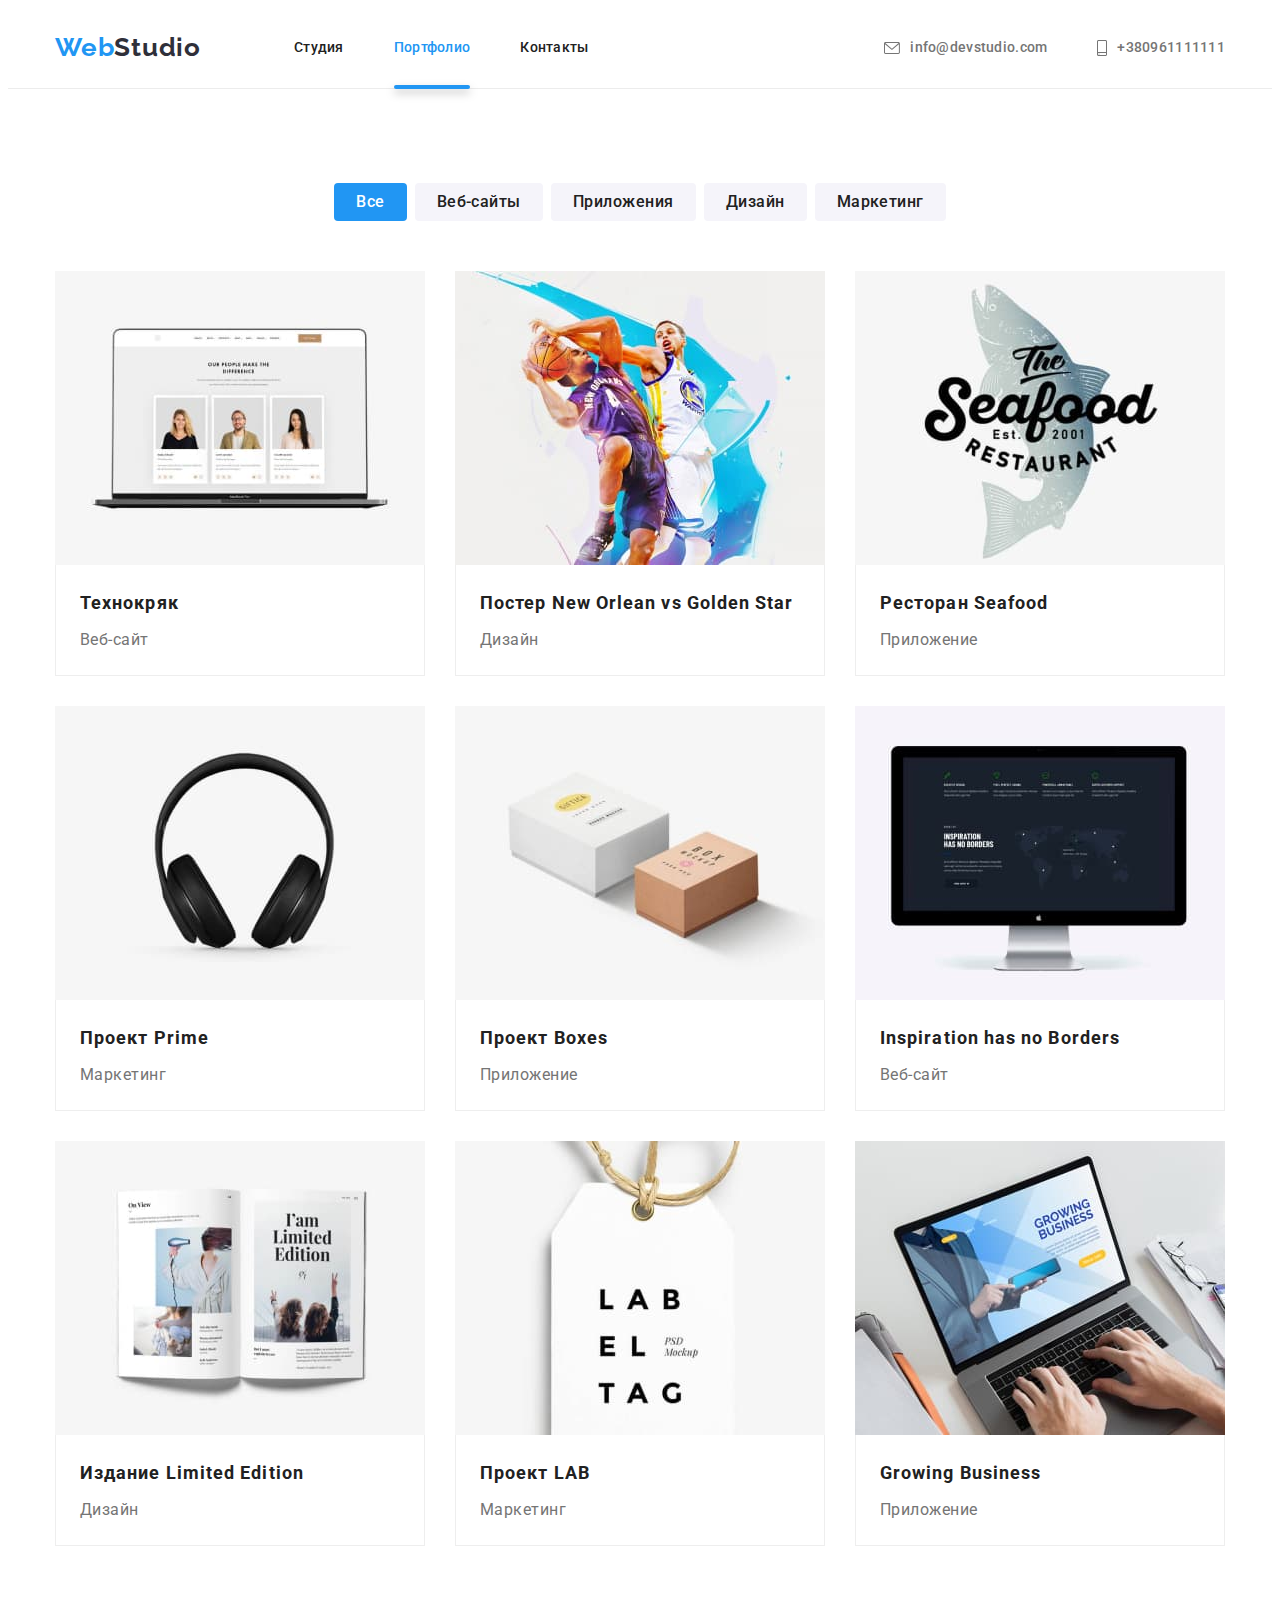
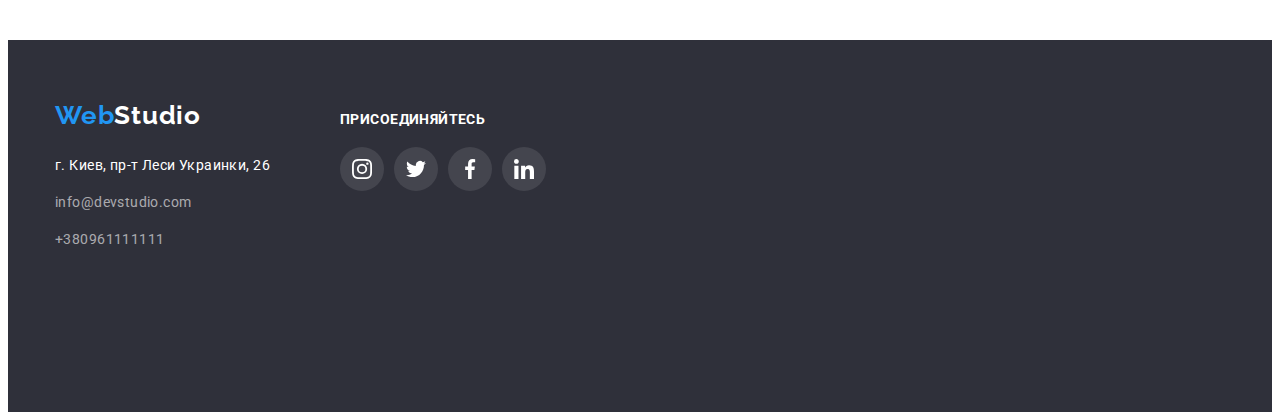
==== portfolio.html @ 20e9f48d "add index.html and portfolio.html" ====
<!DOCTYPE html>
<html lang="ru">
  <head>
    <meta charset="UTF-8" />
    <meta http-equiv="X-UA-Compatible" content="IE=edge" />
    <meta name="viewport" content="width=device-width, initial-scale=1.0" />
    <link
      rel="stylesheet"
      href="https://cdnjs.cloudflare.com/ajax/libs/modern-normalize/1.1.0/modern-normalize.min.css"
      integrity="sha512-wpPYUAdjBVSE4KJnH1VR1HeZfpl1ub8YT/NKx4PuQ5NmX2tKuGu6U/JRp5y+Y8XG2tV+wKQpNHVUX03MfMFn9Q=="
      crossorigin="anonymous"
      referrerpolicy="no-referrer"
    />
    <link
      href="https://fonts.googleapis.com/css2?family=Raleway:wght@700&family=Roboto:wght@400;500;700;900&display=swap"
      rel="stylesheet"
    />
    <title>Document</title>
    <link rel="stylesheet" href="./css/styles.css" />
  </head>
  <body>
    <header class="page-header">
      <div class="container main-nav">
        <a href="" lang="en" class="logo-nav link"
          >Web<span class="text-decor" lang="en">Studio</span></a
        >
        <nav class="site-nav">
          <ul class="list-nav link">
            <li class="item-nav">
              <a href="./index.html" class="link-nav link">Студия</a>
            </li>
            <li class="item-nav">
              <a href="./portfolio.html" class="link-nav link current"
                >Портфолио</a
              >
            </li>
            <li class="item-nav">
              <a href="" class="link-nav link">Контакты</a>
            </li>
          </ul>
        </nav>

        <ul class="contacts link">
          <li class="contacts-item">
            <a href="" class="contacts-link link">
              <svg class="contacts-pic" width="16" height="12">
                <use href="./images/icons.svg#icon-envelope"></use>
              </svg>
              info@devstudio.com</a
            >
          </li>
          <li class="contacts-item">
            <a href="" class="contacts-link link">
              <svg class="contacts-pic" width="10" height="16">
                <use href="./images/icons.svg#icon-smartphone"></use>
              </svg>
              +380961111111</a
            >
          </li>
        </ul>
      </div>
    </header>
    <main class="portfolio-examples">
      <section class="portfolio-page">
        <div class="container">
          <h1 class="portfolio-title visually-hidden">Портфолио</h1>
          <ul class="portfolio-list link">
            <li class="portfolio-item">
              <button type="button" class="portfolio-btn current-all">
                Все
              </button>
            </li>
            <li class="portfolio-item">
              <button type="button" class="portfolio-btn">Веб-сайты</button>
            </li>
            <li class="portfolio-item">
              <button type="button" class="portfolio-btn">Приложения</button>
            </li>
            <li class="portfolio-item">
              <button type="button" class="portfolio-btn">Дизайн</button>
            </li>
            <li class="portfolio-item">
              <button type="button" class="portfolio-btn">Маркетинг</button>
            </li>
          </ul>
          <ul class="examples link">
            <li class="examples-item">
              <a href="" class="examples-link">
                <div class="examples-pictures">
                  <img
                    src="./images/technokrjak.jpg"
                    alt="Технокряк"
                    width="370"
                    height="294"
                  />
                  <p class="examples-text">
                    Ресурс предлагает комплексные предложения с разным уровнем
                    функционала и сервисов. Все это позволит посетителю получить
                    исчерпывающие сведения о компании или частном лице.
                  </p>
                </div>
                <div class="examples-box">
                  <h2 class="examples-title">Технокряк</h2>
                  <p class="examles-describe">Веб-сайт</p>
                </div>
              </a>
            </li>
            <li class="examples-item">
              <a href="" class="examples-link">
                <div class="examples-pictures">
                  <img
                    src="./images/new-orlean.jpg"
                    alt="Постер Новый Орлеан"
                    width="370"
                    height="294"
                  />
                  <p class="examples-text">
                    Ресурс предлагает комплексные предложения с разным уровнем
                    функционала и сервисов. Все это позволит посетителю получить
                    исчерпывающие сведения о компании или частном лице.
                  </p>
                </div>
                <div class="examples-box">
                  <h2 class="examples-title">
                    Постер <span lang="en">New Orlean vs Golden Star</span>
                  </h2>
                  <p class="examles-describe">Дизайн</p>
                </div>
              </a>
            </li>
            <li class="examples-item">
              <a href="" class="examples-link">
                <div class="examples-pictures">
                  <img
                    src="./images/seafood.jpg"
                    alt="Ресторан морской еды"
                    width="370"
                    height="294"
                  />
                  <p class="examples-text">
                    Ресурс предлагает комплексные предложения с разным уровнем
                    функционала и сервисов. Все это позволит посетителю получить
                    исчерпывающие сведения о компании или частном лице.
                  </p>
                </div>
                <div class="examples-box">
                  <h2 class="examples-title">
                    Ресторан <span lang="en">Seafood</span>
                  </h2>
                  <p class="examles-describe">Приложение</p>
                </div>
              </a>
            </li>
            <li class="examples-item">
              <a href="" class="examples-link">
                <div class="examples-pictures">
                  <img
                    src="./images/prime.jpg"
                    alt="Основной проэкт"
                    width="370"
                    height="294"
                  />
                  <p class="examples-text">
                    Ресурс предлагает комплексные предложения с разным уровнем
                    функционала и сервисов. Все это позволит посетителю получить
                    исчерпывающие сведения о компании или частном лице.
                  </p>
                </div>
                <div class="examples-box">
                  <h2 class="examples-title">
                    Проект <span lang="en">Prime</span>
                  </h2>
                  <p class="examles-describe">Маркетинг</p>
                </div>
              </a>
            </li>
            <li class="examples-item">
              <a href="" class="examples-link">
                <div class="examples-pictures">
                  <img
                    src="./images/boxes.jpg"
                    alt="Проэкт коробки"
                    width="370"
                    height="294"
                  />
                  <p class="examples-text">
                    Ресурс предлагает комплексные предложения с разным уровнем
                    функционала и сервисов. Все это позволит посетителю получить
                    исчерпывающие сведения о компании или частном лице.
                  </p>
                </div>
                <div class="examples-box">
                  <h2 class="examples-title">
                    Проект <span lang="en">Boxes</span>
                  </h2>
                  <p class="examles-describe">Приложение</p>
                </div>
              </a>
            </li>
            <li class="examples-item">
              <a href="" class="examples-link">
                <div class="examples-pictures">
                  <img
                    src="./images/inspiration.jpg"
                    alt="Вдохновение не имеет границ"
                    width="370"
                    height="294"
                  />
                  <p class="examples-text">
                    Ресурс предлагает комплексные предложения с разным уровнем
                    функционала и сервисов. Все это позволит посетителю получить
                    исчерпывающие сведения о компании или частном лице.
                  </p>
                </div>
                <div class="examples-box">
                  <h2 class="examples-title" lang="en">
                    Inspiration has no Borders
                  </h2>
                  <p class="examles-describe">Веб-сайт</p>
                </div>
              </a>
            </li>
            <li class="examples-item">
              <a href="" class="examples-link">
                <div class="examples-pictures">
                  <img
                    src="./images/jurnal.jpg"
                    alt="Лимитированное издание"
                    width="370"
                    height="294"
                  />
                  <p class="examples-text">
                    Ресурс предлагает комплексные предложения с разным уровнем
                    функционала и сервисов. Все это позволит посетителю получить
                    исчерпывающие сведения о компании или частном лице.
                  </p>
                </div>
                <div class="examples-box">
                  <h2 class="examples-title">
                    Издание <span lang="en">Limited Edition</span>
                  </h2>
                  <p class="examles-describe">Дизайн</p>
                </div>
              </a>
            </li>
            <li class="examples-item">
              <a href="" class="examples-link">
                <div class="examples-pictures">
                  <img
                    src="./images/lab.jpg"
                    alt="Проект лаборатория"
                    width="370"
                    height="294"
                  />
                  <p class="examples-text">
                    Ресурс предлагает комплексные предложения с разным уровнем
                    функционала и сервисов. Все это позволит посетителю получить
                    исчерпывающие сведения о компании или частном лице.
                  </p>
                </div>
                <div class="examples-box">
                  <h2 class="examples-title">
                    Проект <span lang="en">LAB</span>
                  </h2>
                  <p class="examles-describe">Маркетинг</p>
                </div>
              </a>
            </li>
            <li class="examples-item">
              <a href="" class="examples-link">
                <div class="examples-pictures">
                  <img
                    src="./images/bussines.jpg"
                    alt="Улучшение бизнеса"
                    width="370"
                    height="294"
                  />
                  <p class="examples-text">
                    Ресурс предлагает комплексные предложения с разным уровнем
                    функционала и сервисов. Все это позволит посетителю получить
                    исчерпывающие сведения о компании или частном лице.
                  </p>
                </div>
                <div class="examples-box">
                  <h2 class="examples-title" lang="en">Growing Business</h2>
                  <p class="examles-describe">Приложение</p>
                </div>
              </a>
            </li>
          </ul>
        </div>
      </section>
    </main>
    <footer class="adress">
      <div class="container">
        <div class="footer-container">
          <div class="footer-adress all-footer">
            <a href="" class="adress-logo link" lang="en"
              >Web<span class="adress-logo-decor">Studio</span></a
            >
            <address>
              <ul class="adress-list link">
                <li class="adress-details">
                  <a href="" class="adress-street link"
                    >г. Киев, пр-т Леси Украинки, 26</a
                  >
                </li>
                <li class="adress-details">
                  <a href="" class="adress-mail link">info@devstudio.com</a>
                </li>
                <li class="adress-details">
                  <a href="" class="adress-phone link">+380961111111</a>
                </li>
              </ul>
            </address>
          </div>
          <div class="footer-join all-footer">
            <strong class="join-text">присоединяйтесь</strong>
            <ul class="join-list link">
              <li class="join-item">
                <a href="" class="join-link">
                  <svg class="join-svg" width="20" height="20">
                    <use href="./images/icons.svg#icon-instagram"></use>
                  </svg>
                </a>
              </li>
              <li class="join-item">
                <a href="" class="join-link">
                  <svg class="join-svg" width="20" height="20">
                    <use href="./images/icons.svg#icon-twitter"></use>
                  </svg>
                </a>
              </li>
              <li class="join-item">
                <a href="" class="join-link">
                  <svg class="join-svg" width="20" height="20">
                    <use href="./images/icons.svg#icon-facebook"></use>
                  </svg>
                </a>
              </li>
              <li class="join-item">
                <a href="" class="join-link">
                  <svg class="join-svg" width="20" height="20">
                    <use href="./images/icons.svg#icon-linkedin"></use>
                  </svg>
                </a>
              </li>
            </ul>
          </div>
        </div>
      </div>
    </footer>
  </body>
</html>
---- css/styles.css ----
p,
h1,
h2,
h3,
h4,
h5,
h6 {
  margin: 0;
}
ul {
  margin: 0;
  padding-left: 0;
}
:root {
  --header-color: #212121;
  --header-text-color: #2f303a;
  --main-color: #2196f3;
  --main-bgd-color: #ffffff;
  --main-team-color: #f5f4fa;
  --contacts-color: #757575;
}
.container {
  width: 1200px;
  margin: 0 auto;
  padding-right: 15px;
  padding-left: 15px;
  outline: 1px solid transparent;
  box-sizing: border-box;
}
.section {
  width: 1600px;
  padding-top: 94px;
  padding-bottom: 94px;
}
body {
  font-family: "Roboto", sans-serif;
  color: var(--header-color);
  background-color: var(--main-bgd-color);
}
.link {
  list-style: none;
  text-decoration: none;
}
/* ------------Header--------------------- */
.page-header {
  font-weight: 500;
  font-size: 14px;
  line-height: 1.14;
  letter-spacing: 0.02em;
}
.main-nav {
  display: flex;
  align-items: center;
}
.logo-nav {
  font-family: "Raleway", sans-serif;
  font-weight: 700;
  font-size: 26px;
  line-height: 1.2;
  letter-spacing: 0.03em;
  color: var(--main-color);

  padding-top: 24px;
  padding-bottom: 25px;
  align-items: center;
  display: block;
  margin-right: 93px;
  transition-property: text-decoration-color, border, border-width;
  transition-duration: 250ms;
  transition-timing-function: cubic-bezier(0.4, 0, 0.2, 1);
}
.site-nav .contacts {
  display: flex;
  align-items: center;
}
.link-nav {
  padding-top: 32px;
  padding-bottom: 32px;
}
.list-nav {
  display: flex;
  align-items: center;
}
.logo-nav:hover,
.logo-nav:focus {
  text-decoration-color: var(--main-color);
  border: 1px solid #ececec;
  border-width: 100%;
}
.link.current {
  color: var(--main-color);
}
.item-nav {
  position: relative;
  z-index: 1;
}
.current::after {
  content: "";
  display: block;
  width: 100%;
  height: 4px;
  background: #2196f3;
  border-radius: 2px;
  position: absolute;
  filter: drop-shadow(0px 4px 4px rgba(0, 0, 0, 0.25));
  bottom: -1px;
}
.text-decor {
  font-family: "Raleway", sans-serif;
  font-style: normal;
  font-weight: 700;
  font-size: 26px;
  line-height: 1.19;
  letter-spacing: 0.03em;
  color: var(--header-text-color);
}
.link-nav {
  font-weight: 500;
  font-size: 14px;
  line-height: 1.14;
  letter-spacing: 0.02em;
  color: var(--header-color);
  transition-property: color;
  transition-duration: 250ms;
  transition-timing-function: cubic-bezier(0.4, 0, 0.2, 1);
  display: block;
}
.link-nav:hover,
.link-nav:focus,
.contacts-link:hover,
.contacts-link:focus {
  color: var(--main-color);
  text-decoration-color: var(--main-color);
}
.item-nav + .item-nav {
  margin-left: 50px;
}
.contacts {
  display: flex;
  margin-left: auto;
}
.contacts .contacts-item + .contacts-item {
  margin-left: 50px;
}
.contacts-link {
  font-weight: 500;
  font-size: 14px;
  line-height: 1.14;
  letter-spacing: 0.02em;
  color: var(--contacts-color);
  padding-top: 32px;
  padding-bottom: 32px;

  display: flex;
  align-items: center;
  justify-content: center;
  transition-property: color, text-decoration-color;
  transition-duration: 250ms;
  transition-timing-function: cubic-bezier(0.4, 0, 0.2, 1);
}
.contacts-pic {
  fill: currentColor;
  margin-right: 10px;
}
/*ul.contacts.link {
  color: #212121;
}*/
/* ------------------ MAIN---------------*/
/*---------Section decision-------------*/
.decision {
  text-align: center;
  height: 600px;
  padding: 200px 0;
  background-repeat: no-repeat;
  background-position: 50% 50%;
  background-size: cover;
  max-width: 1600px;
  background-image: linear-gradient(
      to right,
      rgba(47, 48, 58, 0.4),
      rgba(47, 48, 58, 0.4)
    ),
    url(../images/hero.jpg);
  margin: 0 auto;
  background-color: #c4c4c4;
}
/*  background: var(--header-text-color);*/
.decision-title {
  margin: 0 auto;
  font-weight: 900;
  font-size: 44px;
  line-height: 1.36;
  text-align: center;
  letter-spacing: 0.06em;
  text-transform: uppercase;
  color: var(--main-bgd-color);
  max-width: 696px;
  outline: 1px solid transparent;
}
/*.decision-title:hover {
  color: var(--main-color);
}*/
.decision-btn {
  font-family: inherit;
  font-weight: 700;
  font-size: 16px;
  line-height: 1.88;
  align-items: center;
  text-align: center;
  letter-spacing: 0.06em;
  color: var(--main-bgd-color);
  background: var(--main-color);
  box-shadow: 0px 4px 4px rgba(0, 0, 0, 0.15);
  border-radius: 4px;
  cursor: pointer;
  border: none;

  margin-top: 30px;
  padding: 10px 32px;
  outline: 1px solid transparent;

  transition-property: background, box-shadow, border-radius;
  transition-duration: 250ms;
  transition-timing-function: cubic-bezier(0.4, 0, 0.2, 1);
}

.decision-btn:hover,
.decision-btn:focus {
  background: #188ce8;
  box-shadow: 0px 4px 4px rgba(0, 0, 0, 0.15);
  border-radius: 4px;
}
/*-----------------Section benefits----------------*/
.benefits {
  width: 100%;
}
.benefits-list {
  display: block;
  display: flex;
}
.benefits-list:last-child {
  margin-right: 0;
}
.benefits-title {
  font-weight: 700;
  font-size: 14px;
  line-height: 1.14;
  text-transform: uppercase;
  letter-spacing: 0.03em;
  outline: 1px solid transparent;
  display: block;
  display: flex;
  flex-basis: calc(100% / 4 - 30px);

  transition-property: text-decoration-line, text-decoration-color,
    text-decoration-thickness;
  transition-duration: 250ms;
  transition-timing-function: cubic-bezier(0.4, 0, 0.2, 1);
}
.visually-hidden {
  position: absolute;
  width: 1px;
  height: 1px;
  margin: -1px;
  border: 0;
  padding: 0;
  white-space: nowrap;
  clip-path: inset(100%);
  clip: rect(0 0 0 0);
  overflow: hidden;
}
.benefits-title:hover,
.benefits-title:focus {
  text-decoration-line: underline;
  text-decoration-color: var(--main-color);
  text-decoration-thickness: 3px;
}
.benefits-text {
  font-size: 14px;
  line-height: 1.71;
  color: var(--contacts-color);
  letter-spacing: 0.03em;
  margin-top: 10px;
  outline: 1px solid transparent;
  display: block;
  flex-basis: calc(100% / 4 - 30px);

  transition-property: text-decoration-line, text-decoration-color,
    text-decoration-thickness;
  transition-duration: 250ms;
  transition-timing-function: cubic-bezier(0.4, 0, 0.2, 1);
}
.benefits-text:hover,
.benefits-text:focus {
  text-decoration-line: underline;
  text-decoration-color: var(--main-color);
  text-decoration-thickness: 3px;
}
.zero {
  margin-right: 0;
}
.benefits-points {
  margin-right: 30px;
}
.benefits-box {
  margin-bottom: 30px;
}
.benefits-link {
  display: flex;
  background: var(--main-team-color);
  border-radius: 4px;
  align-items: center;
  justify-content: center;
  width: 270px;
  height: 120px;
}
.benefits-points:last-child {
  margin-right: 0;
}
/*--------------------Section works--------------*/
.works {
  font-weight: 700;
  font-size: 36px;
  line-height: 1.17;
  text-align: center;
  letter-spacing: 0.03em;

  width: 100%;
  padding-bottom: 94px;
}
.works-title {
  font-weight: 700;
  font-size: 36px;
  line-height: 1.17;
  text-align: center;
  letter-spacing: 0.03em;
  color: var(--header-color);

  outline: 1px solid transparent;

  transition-property: text-decoration-line, text-decoration-color;
  transition-duration: 250ms;
  transition-timing-function: cubic-bezier(0.4, 0, 0.2, 1);
}
.works-list {
  display: flex;
  margin-top: 50px;
}
img {
  display: block;
  max-width: 100%;
  height: auto;
}
.works-item {
  margin-right: 30px;
  outline: 1px solid transparent;
  width: 370px;
}
.works-item:last-child {
  margin-right: 0;
}

.works-title:hover,
.works-title:focus {
  text-decoration-line: underline;
  text-decoration-color: var(--main-color);
}
.works-apps {
  position: relative;
}
.works-text-describe {
  font-family: "Roboto", sans-serif;
  font-weight: 700;
  font-size: 14px;
  line-height: 1.14;
  letter-spacing: 0.03em;
  align-items: center;
  text-transform: uppercase;
  color: #ffffff;
  display: flex;
  height: 70px;
  width: 100%;
  align-items: center;
  justify-content: center;
}
.works-pictures-actions {
  background: rgba(47, 48, 58, 0.8);
  width: 100%;
  height: 70px;
}
.works-pictures-actions {
  position: absolute;
  bottom: 0;
  left: 0;
}
/*---------------Section TEAM----------------*/
.team {
  font-weight: 700;
  font-size: 36px;
  line-height: 1.17;
  text-align: center;
  background: var(--main-team-color);
  border-radius: 0px;
  letter-spacing: 0.03em;
  width: 100%;
}
.team-title {
  font-weight: 700;
  font-size: 36px;
  line-height: 1.17;
  text-align: center;
  background: var(--main-team-color);
  border-radius: 0px;
  letter-spacing: 0.03em;
  display: block;
  margin-bottom: 50px;
  outline: 1px solid transparent;

  transition-property: text-decoration-line, text-decoration-color;
  transition-duration: 250ms;
  transition-timing-function: cubic-bezier(0.4, 0, 0.2, 1);
}
.team-title:hover,
.team-title:focus {
  text-decoration-line: underline;
  text-decoration-color: var(--main-color);
}
.team-list {
  display: flex;
}
.team-list:nth-child(1n) {
  margin-left: 0;
}
.team-list:nth-child(3n) {
  margin-right: 0;
}
.team-photo + .team-photo {
  margin-left: 30px;
}
.team-photo {
  display: block;
  box-shadow: 0px 1px 3px rgba(0, 0, 0, 0.12), 0px 1px 1px rgba(0, 0, 0, 0.14),
    0px 2px 1px rgba(0, 0, 0, 0.2);
  border-radius: 0px 0px 4px 4px;
}
.team-position {
  text-align: center;
}
.team-describe {
  background-color: var(--main-bgd-color);
  margin-top: -5px;
  padding: 30px 32px;
}

.team-participant {
  font-weight: 500;
  font-size: 16px;
  line-height: 1.19;
  text-align: center;
  letter-spacing: 0.03em;
  color: var(--header-color);
  height: auto;
  display: block;
  margin-bottom: 10px;
  transition-property: text-decoration-line, text-decoration-color;
  transition-duration: 250ms;
  transition-timing-function: cubic-bezier(0.4, 0, 0.2, 1);
}
.team-participant:hover,
.team-participant:focus {
  text-decoration-line: underline;
  text-decoration-color: var(--main-color);
}
.team-position {
  font-weight: 400;
  font-size: 16px;
  line-height: 1.19;
  text-align: center;
  letter-spacing: 0.03em;
  color: var(--contacts-color);
  display: block;
  margin-bottom: 16px;
  transition-property: text-decoration-line, text-decoration-color;
  transition-duration: 250ms;
  transition-timing-function: cubic-bezier(0.4, 0, 0.2, 1);
}
.team-position:hover,
.team-position:focus {
  text-decoration-line: underline;
  text-decoration-color: var(--main-color);
}
.social-sites {
  display: flex;
  justify-content: center;
}
.social-sites-item {
  width: 44px;
  height: 44px;
  margin-left: 10px;
}
.social-sites-item:first-child {
  margin-left: 0;
}
.social-sites-link {
  display: block;
  width: 100%;
  height: 100%;
  border-radius: 50%;
  background-color: var(--main-bgd-color);
  color: #afb1b8;

  display: flex;
  align-items: center;
  justify-content: center;

  transition-property: background-color, color;
  transition-duration: 250ms;
  transition-timing-function: cubic-bezier(0.4, 0, 0.2, 1);
}
.social-sites-link:hover,
.social-sites-link:focus {
  background-color: var(--main-color);
  color: #ffffff;
}
.social-items-insta,
.social-items-twitter,
.social-items-fb,
.social-items-in {
  fill: currentColor;
}
/*-- ---------------Clients-------------*/
.client {
  width: 100%;
  height: 372px;
  padding-top: 94px;
  padding-bottom: 94px;
}
.client-title {
  font-weight: 700;
  font-size: 36px;
  line-height: 1.17;
  text-align: center;
  letter-spacing: 0.03em;
  color: var(--header-color);
}
.client-list {
  display: flex;
  align-items: center;
  justify-content: center;
  margin-top: 50px;
}
.client-logo {
  width: 170px;
  height: 92px;
  margin-left: 30px;
}
.client-logo:first-child {
  margin-left: 0;
}
.client-link {
  width: 100%;
  height: 100%;
  border: 1px solid #afb1b8;
  border-radius: 4px;
  display: flex;
  align-items: center;
  justify-content: center;
  color: #afb1b8;
  outline: transparent;
  transition-property: border-color, color;
  transition-duration: 250ms;
  transition-timing-function: cubic-bezier(0.4, 0, 0.2, 1);
}
.client-logo-item {
  fill: currentColor;
}
.client-link:hover,
.client-link:focus {
  border-color: #2196f3;
  color: #2196f3;
}
/* ----------------FOOTER--------------*/
.adress {
  font-family: "Roboto", sans-serif;
  font-style: normal;
  font-size: 14px;
  line-height: 1.71;
  height: 252px;
  letter-spacing: 0.03em;
  background: var(--header-text-color);

  padding-top: 60px;
  padding-bottom: 60px;
  outline: 1px solid transparent;
  width: 100%;
}
.footer-container {
  display: flex;
  flex-wrap: wrap;
  align-items: baseline;
  justify-content: flex-start;
  margin: 0 auto;
}

.footer-join {
  margin-left: 70px;
}
.adress-logo {
  font-family: "Raleway", sans-serif;
  font-weight: 700;
  font-size: 26px;
  line-height: 1.19;
  color: var(--main-color);
  letter-spacing: 0.03em;
  display: block;
  margin-bottom: 20px;
  width: 145px;
  transition-property: text-decoration-color, border;
  transition-duration: 250ms;
  transition-timing-function: cubic-bezier(0.4, 0, 0.2, 1);
}
.adress-logo:hover,
.adress-logo:focus {
  text-decoration-color: var(--main-color);
  border: 1px solid #ececec;
}
.adress-logo-decor {
  color: var(--main-bgd-color);
}
.adress-details {
  margin-bottom: 9px;
}
.adress-street {
  font-size: 14px;
  line-height: 2;
  color: var(--main-bgd-color);
  letter-spacing: 0.03em;

  display: block;

  transition-property: color, text-decoration-line;
  transition-duration: 250ms;
  transition-timing-function: cubic-bezier(0.4, 0, 0.2, 1);
}
.adress-street:hover,
.adress-street:focus {
  text-decoration-line: underline;
  text-decoration-color: var(--main-color);
  color: var(--main-color);
}
.adress-mail {
  font-size: 14px;
  line-height: 2;
  color: rgba(255, 255, 255, 0.6);
  letter-spacing: 0.03em;

  display: block;
  margin-bottom: 9px;

  transition-property: color, text-decoration-line;
  transition-duration: 250ms;
  transition-timing-function: cubic-bezier(0.4, 0, 0.2, 1);
}
.adress-mail:hover,
.adress-mail:focus {
  text-decoration-line: underline;
  text-decoration-color: var(--main-color);
  color: var(--main-color);
}
.adress-phone {
  font-size: 14px;
  line-height: 2;
  color: rgba(255, 255, 255, 0.6);
  letter-spacing: 0.03em;

  transition-property: color, text-decoration-line;
  transition-duration: 250ms;
  transition-timing-function: cubic-bezier(0.4, 0, 0.2, 1);
}
.adress-phone:hover,
.adress-phone:focus {
  text-decoration-line: underline;
  text-decoration-color: var(--main-color);
  color: var(--main-color);
}
.adress-list .adress-details {
  font-style: normal;
}
.adress-list {
  display: block;
}

.join-list {
  display: flex;
}
.join-text {
  margin-bottom: 20px;
  font-family: "Roboto", sans-serif;
  font-style: normal;
  font-weight: 700;
  font-size: 14px;
  line-height: 16px;
  letter-spacing: 0.03em;
  text-transform: uppercase;
  color: #ffffff;
  display: block;
  margin-bottom: 20px;
}
.join-list {
  display: flex;
}
.join-item {
  width: 44px;
  height: 44px;
  background: rgba(255, 255, 255, 0.1);
  border-radius: 50%;
  margin-left: 10px;
}
.join-item:first-child {
  margin-left: 0;
}
.join-link {
  display: flex;
  justify-content: center;
  width: 100%;
  height: 100%;
  align-items: center;
  border-radius: 50%;

  transition-property: background-color;
  transition-duration: 250ms;
  transition-timing-function: cubic-bezier(0.4, 0, 0.2, 1);
}
.join-link:hover,
.join-link:focus {
  background-color: var(--main-color);
}
.join-svg {
  display: block;
  fill: #ffffff;
}

/*-----------PORTFOLIO------------------*/
.page-header {
  border-bottom: 1px solid #ececec;
}
.portfolio-page {
  padding-top: 94px;
  padding-bottom: 94px;
}
.portfolio-list {
  justify-content: center;
  margin-bottom: 50px;
}
.portfolio-item {
  margin-right: 8px;
}
.portfolio-item:last-child {
  margin-right: 0;
}
.portfolio-btn {
  font-family: inherit;
  font-weight: 500;
  font-size: 16px;
  line-height: 1.62;
  text-align: center;
  letter-spacing: 0.03em;
  color: var(--header-color);
  background: #f5f4fa;
  border-radius: 4px;
  cursor: pointer;
  padding: 6px 22px;
  border: none;

  transition-property: background, color, box-shadow;
  transition-duration: 250ms;
  transition-timing-function: cubic-bezier(0.4, 0, 0.2, 1);
}
.portfolio-btn:hover,
.portfolio-btn:focus {
  color: var(--main-bgd-color);
  background: var(--main-color);
  box-shadow: 0px 3px 1px rgba(0, 0, 0, 0.1), 0px 1px 2px rgba(0, 0, 0, 0.08),
    0px 2px 2px rgba(0, 0, 0, 0.12);
}
.portfolio-list {
  display: flex;
}
.current-all {
  color: var(--main-bgd-color);
  background-color: var(--main-color);
}
.examples {
  display: flex;
  flex-wrap: wrap;
  margin: -15px;
}

.examples-item {
  margin: 15px;
  width: calc(100% / 3 - 30px);
  font-family: "Roboto", sans-serif;
}
.examples-link {
  display: block;
  text-decoration: none;

  transition-property: background, border, box-shadow;
  transition-duration: 250ms;
  transition-timing-function: cubic-bezier(0.4, 0, 0.2, 1);
}
.examples-link:hover,
.examples-link:focus {
  background: #ffffff;
  border: 1px solid #eeeeee;
  box-shadow: 0px 1px 1px rgba(0, 0, 0, 0.12), 0px 4px 4px rgba(0, 0, 0, 0.06),
    1px 4px 6px rgba(0, 0, 0, 0.16);
}
.examples-text {
  position: absolute;
  top: 0;
  font-family: "Roboto", sans-serif;
  font-size: 18px;
  line-height: 1.56;
  letter-spacing: 0.03em;
  color: #ffffff;
  background: rgba(33, 150, 243, 0.9);
  padding: 63px 24px;
  height: 100%;
  transform: translateY(101%);
  transition: transform 250ms cubic-bezier(0.4, 0, 0.2, 1);
}
.examples-pictures {
  position: relative;
  overflow: hidden;
}
.examples-link:hover .examples-text,
.examples-link:focus .examples-text {
  transform: translateY(0);
}
.examples-title {
  font-family: "Roboto", sans-serif;
  font-weight: 700;
  font-size: 18px;
  line-height: 2;
  letter-spacing: 0.06em;
  color: var(--header-color);

  margin-bottom: 4px;

  transition-property: color;
  transition-duration: 250ms;
  transition-timing-function: cubic-bezier(0.4, 0, 0.2, 1);
}
.examples-title:hover,
.examples-title:focus {
  color: var(--main-color);
}
.examples-box {
  padding: 20px 24px;
  background-color: var(--main-bgd-color);
  border: 1px solid #eeeeee;
  border-top: 0;
}
.examles-describe {
  font-size: 16px;
  line-height: 1.88;
  color: var(--contacts-color);
  font-family: "Roboto", sans-serif;
  font-style: normal;
  letter-spacing: 0.03em;
  color: #757575;

  transition-property: color;
  transition-duration: 250ms;
  transition-timing-function: cubic-bezier(0.4, 0, 0.2, 1);
}
.examles-describe:hover,
.examles-describe:focus {
  color: var(--main-color);
}
/*-----------------MODAL WINDOW-----------------------*/
.backdrop {
  position: fixed;
  top: 0;
  left: 0;
  width: 100%;
  height: 100%;
  transition: opacity 250ms cubic-bezier(0.4, 0, 0.2, 1),
    visibility 250ms cubic-bezier(0.4, 0, 0.2, 1);
  background: rgba(0, 0, 0, 0.2);
}
.modal {
  width: 528px;
  min-height: 581px;
  background: #ffffff;
  box-shadow: 0px 1px 3px rgba(0, 0, 0, 0.12), 0px 1px 1px rgba(0, 0, 0, 0.14),
    0px 2px 1px rgba(0, 0, 0, 0.2);
  border-radius: 4px;
  top: 50%;
  left: 50%;
  transform: translate(-50%, -50%) scale(1) rotate(0);
  position: absolute;
  transition: transform 250ms cubic-bezier(0.4, 0, 0.2, 1);
}
.modal-close-btn {
  width: 30px;
  height: 30px;
  border: 1px solid rgba(0, 0, 0, 0.1);
  border-radius: 50%;
  display: flex;
  justify-content: center;
  align-items: center;
  position: absolute;
  right: 8px;
  top: 8px;
  background-color: transparent;
}
.is-hidden {
  opacity: 0;
  visibility: hidden;
  pointer-events: none;
}
.backdrop.is-hidden .modal {
  transform: translate(-50%, -50%) scale(0) rotate(-360deg);
}
.join-svg-cross {
  color: rgba(0, 0, 0, 1);
}
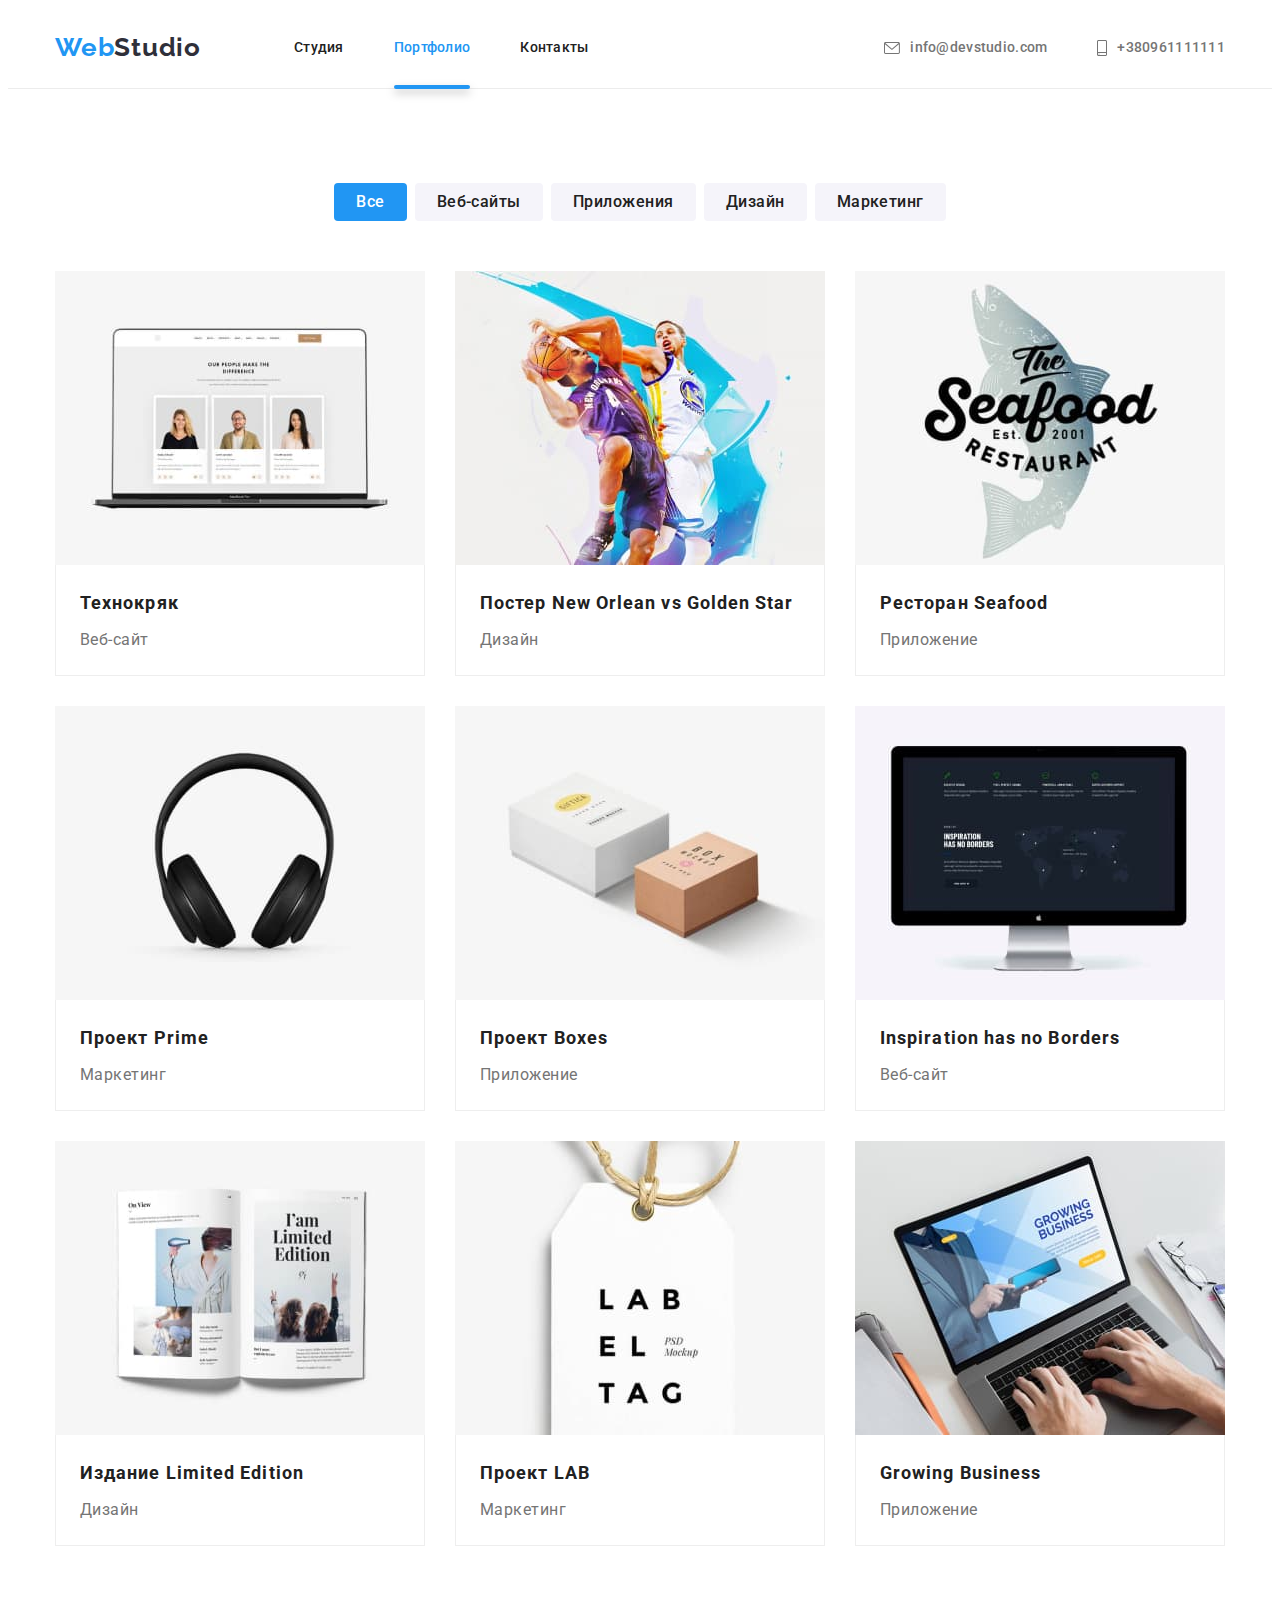
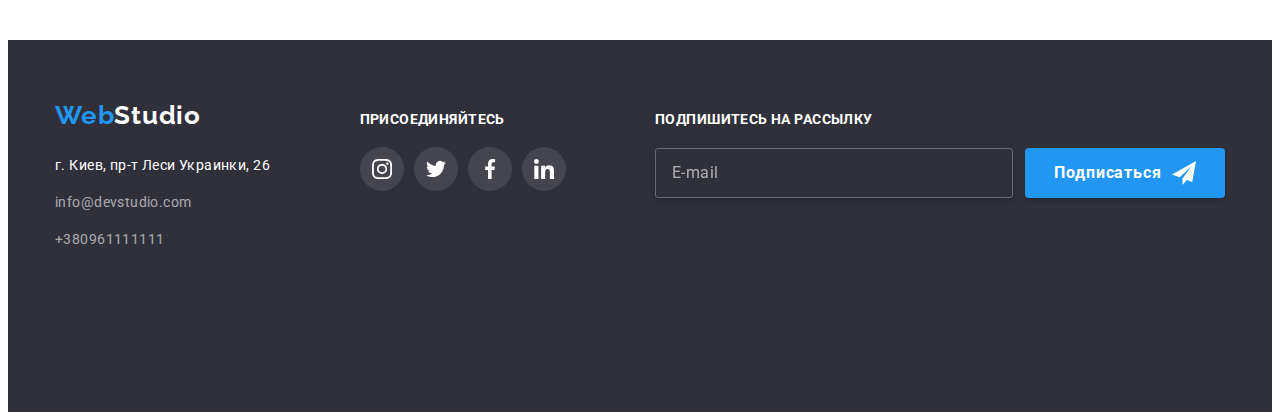
==== commit 1915e8ae: "update footer" ====
--- a/portfolio.html
+++ b/portfolio.html
@@ -347,6 +347,26 @@
               </li>
             </ul>
           </div>
+          <div class="subscription">
+            <strong for="footer-email" class="subscription-head"
+              >Подпишитесь на рассылку</strong
+            >
+            <form class="subscription-field">
+              <input
+                class="subscription-email"
+                name="subscription"
+                type="email"
+                placeholder="E-mail"
+                id="footer-email"
+              />
+              <button type="submit" class="subscription-btn">
+                Подписаться
+                <svg class="subscription-pic" width="24" height="24">
+                  <use href="./images/icons.svg#icon-icon-send"></use>
+                </svg>
+              </button>
+            </form>
+          </div>
         </div>
       </div>
     </footer>
--- a/css/styles.css
+++ b/css/styles.css
@@ -251,11 +251,6 @@
   display: block;
   display: flex;
   flex-basis: calc(100% / 4 - 30px);
-
-  transition-property: text-decoration-line, text-decoration-color,
-    text-decoration-thickness;
-  transition-duration: 250ms;
-  transition-timing-function: cubic-bezier(0.4, 0, 0.2, 1);
 }
 .visually-hidden {
   position: absolute;
@@ -269,12 +264,6 @@
   clip: rect(0 0 0 0);
   overflow: hidden;
 }
-.benefits-title:hover,
-.benefits-title:focus {
-  text-decoration-line: underline;
-  text-decoration-color: var(--main-color);
-  text-decoration-thickness: 3px;
-}
 .benefits-text {
   font-size: 14px;
   line-height: 1.71;
@@ -284,17 +273,6 @@
   outline: 1px solid transparent;
   display: block;
   flex-basis: calc(100% / 4 - 30px);
-
-  transition-property: text-decoration-line, text-decoration-color,
-    text-decoration-thickness;
-  transition-duration: 250ms;
-  transition-timing-function: cubic-bezier(0.4, 0, 0.2, 1);
-}
-.benefits-text:hover,
-.benefits-text:focus {
-  text-decoration-line: underline;
-  text-decoration-color: var(--main-color);
-  text-decoration-thickness: 3px;
 }
 .zero {
   margin-right: 0;
@@ -304,8 +282,6 @@
 }
 .benefits-box {
   margin-bottom: 30px;
-}
-.benefits-link {
   display: flex;
   background: var(--main-team-color);
   border-radius: 4px;
@@ -599,11 +575,10 @@
   flex-wrap: wrap;
   align-items: baseline;
   justify-content: flex-start;
-  margin: 0 auto;
 }
 
 .footer-join {
-  margin-left: 70px;
+  margin-left: auto;
 }
 .adress-logo {
   font-family: "Raleway", sans-serif;
@@ -614,7 +589,6 @@
   letter-spacing: 0.03em;
   display: block;
   margin-bottom: 20px;
-  width: 145px;
   transition-property: text-decoration-color, border;
   transition-duration: 250ms;
   transition-timing-function: cubic-bezier(0.4, 0, 0.2, 1);
@@ -705,9 +679,6 @@
   color: #ffffff;
   display: block;
   margin-bottom: 20px;
-}
-.join-list {
-  display: flex;
 }
 .join-item {
   width: 44px;
@@ -738,6 +709,96 @@
 .join-svg {
   display: block;
   fill: #ffffff;
+}
+.subscription {
+  margin-left: auto;
+}
+.subscription-head {
+  font-family: "Roboto", sans-serif;
+  font-weight: 700;
+  font-size: 14px;
+  line-height: 1.14;
+  letter-spacing: 0.03em;
+  text-transform: uppercase;
+  color: #ffffff;
+  display: block;
+  margin-bottom: 20px;
+}
+.subscription-email {
+  width: 358px;
+  height: 50px;
+  box-sizing: border-box;
+  border: 1px solid rgba(255, 255, 255, 0.3);
+  filter: drop-shadow(0px 4px 4px rgba(0, 0, 0, 0.15));
+  border-radius: 4px;
+  display: flex;
+  outline: none;
+  cursor: pointer;
+  padding: 0;
+  background: #2f303a;
+  transition-property: border-color;
+  transition-duration: 250ms;
+  transition-timing-function: cubic-bezier(0.4, 0, 0.2, 1);
+}
+.subscription-email:hover,
+.subscription-email:focus {
+  border-color: #2196f3;
+}
+.subscription-email::placeholder {
+  padding-left: 16px;
+  padding-top: 15px;
+  font-family: "Roboto";
+  font-size: 16px;
+  line-height: 1.25;
+  display: flex;
+  align-items: center;
+  letter-spacing: 0.03em;
+  color: rgba(255, 255, 255, 0.6);
+  background: #2f303a;
+  width: 100%;
+  height: 100%;
+}
+.subscription-btn {
+  letter-spacing: 0.06em;
+  color: #ffffff;
+  font-family: "Roboto", sans-serif;
+  font-weight: 700;
+  font-size: 16px;
+  line-height: 1.88;
+  width: 200px;
+  height: 50px;
+  box-shadow: 0px 4px 4px rgba(0, 0, 0, 0.15);
+  border-radius: 4px;
+  display: flex;
+  position: relative;
+  background: #2196f3;
+  border: none;
+  margin-left: 12px;
+  align-items: center;
+  justify-content: center;
+  transition-property: background;
+  transition-duration: 250ms;
+  transition-timing-function: cubic-bezier(0.4, 0, 0.2, 1);
+}
+.subscription-btn:hover,
+.subscription-btn:focus {
+  background: #188ce8;
+}
+.subscription-pic {
+  fill: rgba(255, 255, 255, 1);
+  width: 24px;
+  height: 24px;
+  display: flex;
+  margin-left: 10px;
+}
+.subscription-pic::after {
+  content: "";
+  display: flex;
+  position: absolute;
+}
+.subscription-field {
+  display: flex;
+  justify-content: space-between;
 }
 
 /*-----------PORTFOLIO------------------*/
@@ -902,6 +963,7 @@
   transform: translate(-50%, -50%) scale(1) rotate(0);
   position: absolute;
   transition: transform 250ms cubic-bezier(0.4, 0, 0.2, 1);
+  padding: 40px;
 }
 .modal-close-btn {
   width: 30px;
@@ -927,3 +989,153 @@
 .join-svg-cross {
   color: rgba(0, 0, 0, 1);
 }
+.modal-field-form {
+  padding: 40px;
+}
+.modal-field-head {
+  font-family: "Roboto", sans-serif;
+  font-weight: 700;
+  font-size: 20px;
+  line-height: 1.15;
+  text-align: center;
+  letter-spacing: 0.03em;
+  color: #212121;
+
+  display: block;
+  margin-bottom: 30px;
+}
+.modal-field {
+  display: block;
+  width: 100%;
+  margin-bottom: 4px;
+  font-family: "Roboto", sans-serif;
+  font-size: 12px;
+  line-height: 1.17;
+  letter-spacing: 0.01em;
+  color: #757575;
+}
+.modal-input {
+  width: 100%;
+  border: 1px solid rgba(33, 33, 33, 0.2);
+  border-radius: 4px;
+  height: 40px;
+  background-color: transparent;
+  margin-bottom: 28px;
+  padding-left: 42px;
+  transition-property: border-color, outline-color;
+  transition-duration: 250ms;
+  transition-timing-function: cubic-bezier(0.4, 0, 0.2, 1);
+}
+.modal-input:hover,
+.modal-input:focus {
+  border-color: #2196f3;
+  outline-color: #2196f3;
+}
+.checkbox-square {
+  width: 16px;
+  height: 15px;
+  margin-top: 25px;
+}
+.modal-text {
+  width: 100%;
+  height: 96px;
+  border: 1px solid rgba(33, 33, 33, 0.2);
+  border-radius: 4px;
+  resize: none;
+  display: block;
+  transition-property: border-color, outline-color;
+  transition-duration: 250ms;
+  transition-timing-function: cubic-bezier(0.4, 0, 0.2, 1);
+}
+.modal-text:hover,
+.modal-text:focus {
+  border-color: #2196f3;
+  outline-color: #2196f3;
+}
+.modal-placeholder::placeholder,
+.modal-text::placeholder {
+  font-family: "Roboto", sans-serif;
+  font-size: 14px;
+  line-height: 1.14;
+  letter-spacing: 0.01em;
+  color: rgba(117, 117, 117, 0.5);
+}
+.modal-text::placeholder {
+  padding-top: 12px;
+  padding-left: 16px;
+}
+.modal-input:hover ~ .user-icon-modal,
+.modal-input:focus ~ .user-icon-modal {
+  fill: #2196f3;
+}
+
+.modal-btn-submit {
+  font-family: "Roboto", sans-serif;
+  font-weight: 700;
+  font-size: 16px;
+  line-height: 1.88;
+  display: flex;
+  align-items: center;
+  text-align: center;
+  letter-spacing: 0.06em;
+  color: #ffffff;
+  background: #2196f3;
+  box-shadow: 0px 4px 4px rgba(0, 0, 0, 0.15);
+  border-radius: 4px;
+  border-color: transparent;
+  margin-top: 30px;
+  margin-left: 124px;
+  transition-property: background, box-shadow;
+  transition-duration: 250ms;
+  transition-timing-function: cubic-bezier(0.4, 0, 0.2, 1);
+}
+.modal-btn-submit:hover,
+.modal-btn-submit:focus {
+  background: #188ce8;
+  box-shadow: 0px 4px 4px rgba(0, 0, 0, 0.15);
+}
+.checkbox {
+  display: block;
+  align-items: center;
+  margin-top: 20px;
+}
+.modal-input-wrapper {
+  position: relative;
+}
+.user-icon-modal {
+  position: absolute;
+  display: inline-block;
+  fill: var(--header-color);
+  top: 11px;
+  left: 12px;
+  transition-property: fill;
+  transition-duration: 250ms;
+  transition-timing-function: cubic-bezier(0.4, 0, 0.2, 1);
+}
+.user-icon-modal:hover,
+.user-icon-modal:focus {
+  fill: var(--main-color);
+}
+.agreement-act {
+  color: rgba(33, 150, 243, 1);
+}
+
+.privacy span {
+  border: 1px solid rgba(34, 34, 34, 0.2);
+  margin-right: 5px;
+  left: 0;
+}
+
+.check-icon {
+  fill: transparent;
+  padding-top: 4px;
+}
+
+.checkbox-square:checked + .privacy span {
+  background-color: #2196f3;
+  border: none;
+}
+
+.checkbox-square:checked + .privacy .check-icon {
+  fill: #ffffff;
+}
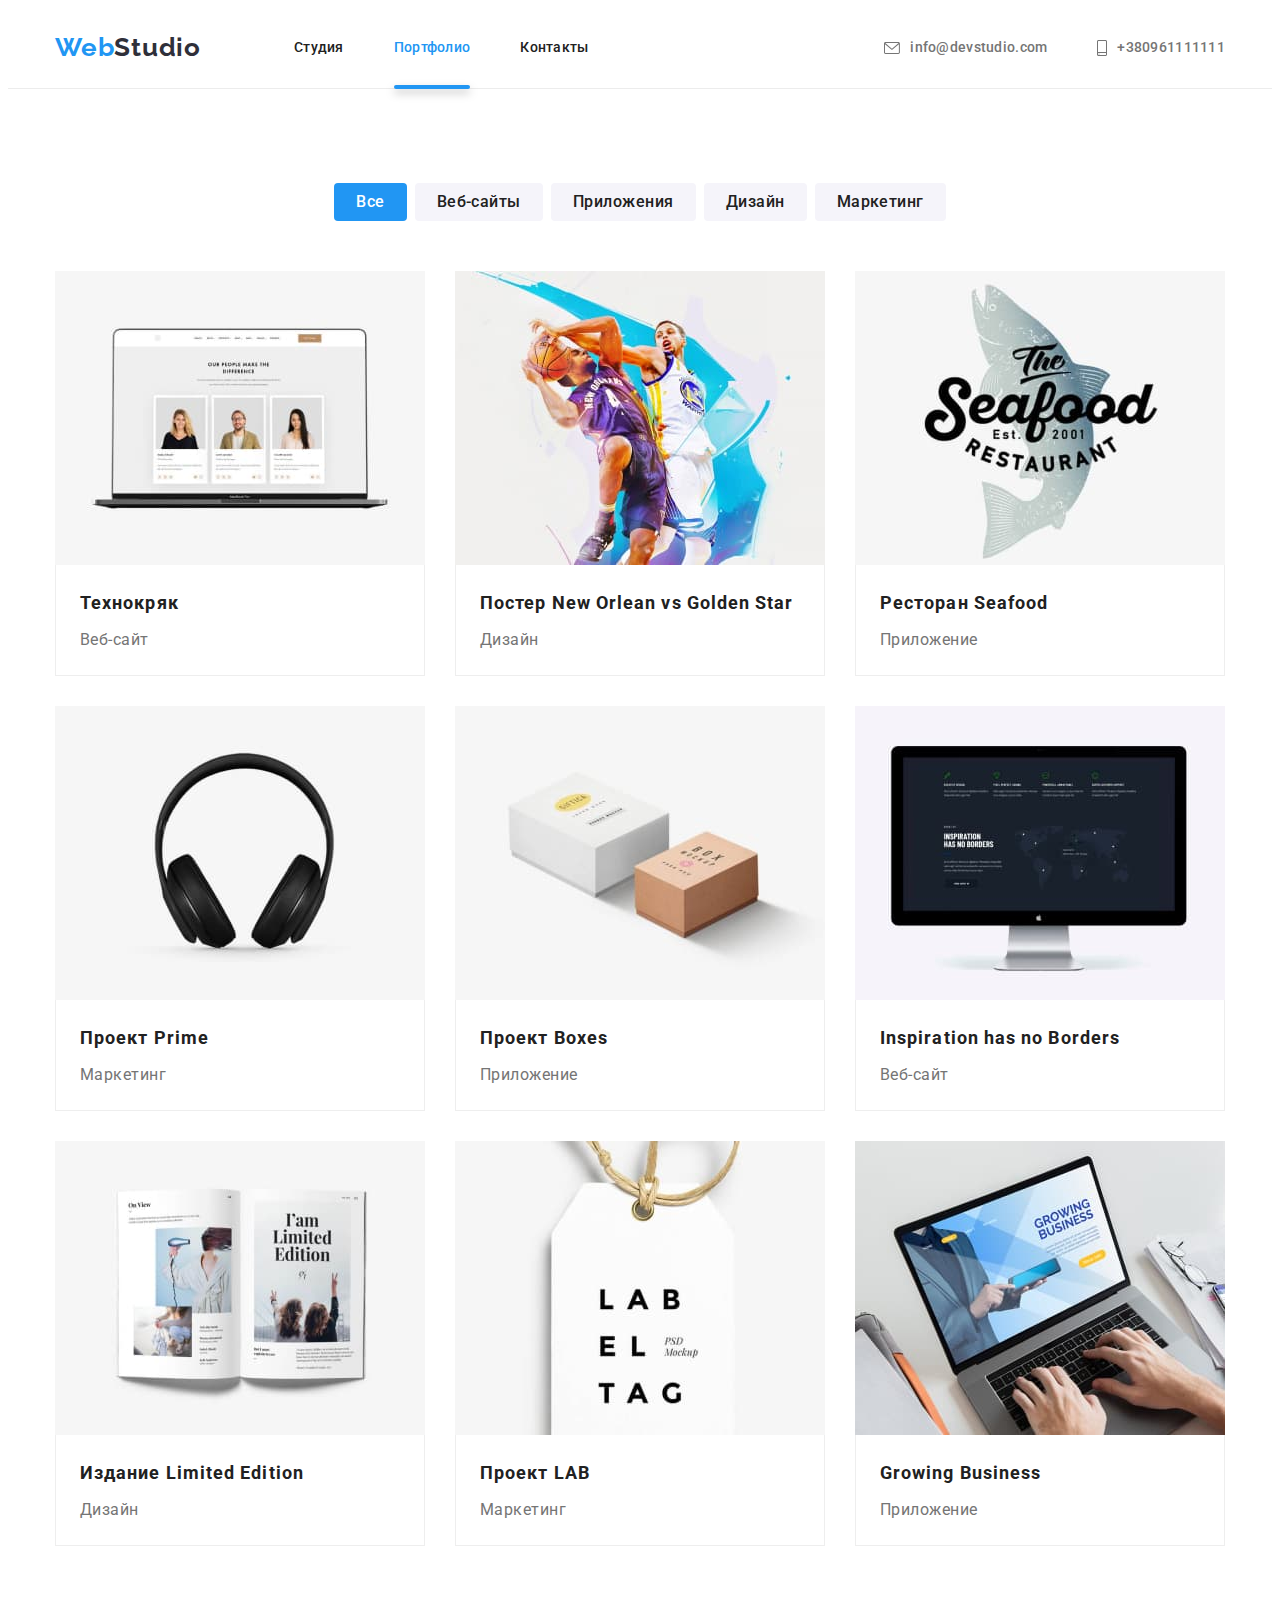
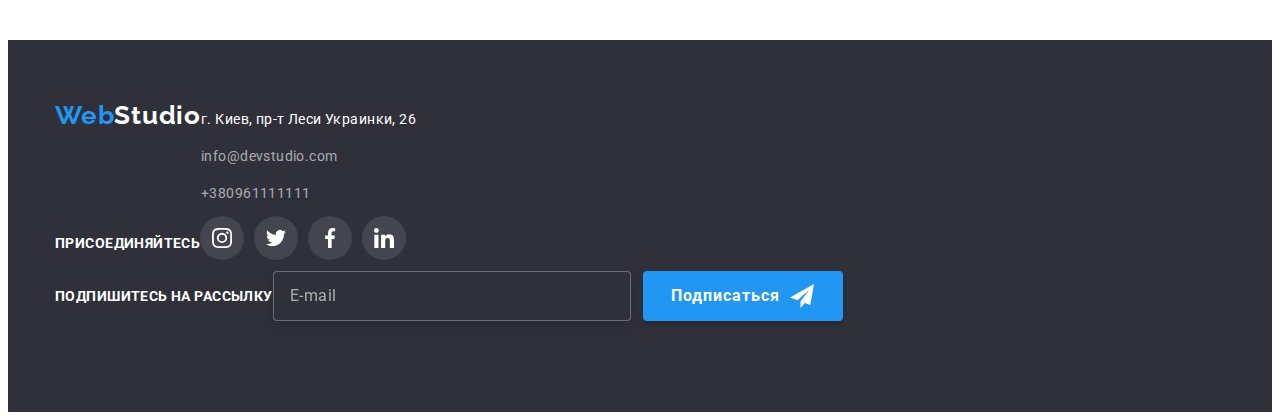
==== commit 3ff36762: "update css" ====
--- a/portfolio.html
+++ b/portfolio.html
@@ -293,80 +293,78 @@
     </main>
     <footer class="adress">
       <div class="container">
-        <div class="footer-container">
-          <div class="footer-adress all-footer">
-            <a href="" class="adress-logo link" lang="en"
-              >Web<span class="adress-logo-decor">Studio</span></a
-            >
-            <address>
-              <ul class="adress-list link">
-                <li class="adress-details">
-                  <a href="" class="adress-street link"
-                    >г. Киев, пр-т Леси Украинки, 26</a
-                  >
-                </li>
-                <li class="adress-details">
-                  <a href="" class="adress-mail link">info@devstudio.com</a>
-                </li>
-                <li class="adress-details">
-                  <a href="" class="adress-phone link">+380961111111</a>
-                </li>
-              </ul>
-            </address>
-          </div>
-          <div class="footer-join all-footer">
-            <strong class="join-text">присоединяйтесь</strong>
-            <ul class="join-list link">
-              <li class="join-item">
-                <a href="" class="join-link">
-                  <svg class="join-svg" width="20" height="20">
-                    <use href="./images/icons.svg#icon-instagram"></use>
-                  </svg>
-                </a>
+        <div class="footer-adress all-footer">
+          <a href="" class="adress-logo link" lang="en"
+            >Web<span class="adress-logo-decor">Studio</span></a
+          >
+          <address>
+            <ul class="adress-list link">
+              <li class="adress-details">
+                <a href="" class="adress-street link"
+                  >г. Киев, пр-т Леси Украинки, 26</a
+                >
               </li>
-              <li class="join-item">
-                <a href="" class="join-link">
-                  <svg class="join-svg" width="20" height="20">
-                    <use href="./images/icons.svg#icon-twitter"></use>
-                  </svg>
-                </a>
+              <li class="adress-details">
+                <a href="" class="adress-mail link">info@devstudio.com</a>
               </li>
-              <li class="join-item">
-                <a href="" class="join-link">
-                  <svg class="join-svg" width="20" height="20">
-                    <use href="./images/icons.svg#icon-facebook"></use>
-                  </svg>
-                </a>
-              </li>
-              <li class="join-item">
-                <a href="" class="join-link">
-                  <svg class="join-svg" width="20" height="20">
-                    <use href="./images/icons.svg#icon-linkedin"></use>
-                  </svg>
-                </a>
+              <li class="adress-details">
+                <a href="" class="adress-phone link">+380961111111</a>
               </li>
             </ul>
-          </div>
-          <div class="subscription">
-            <strong for="footer-email" class="subscription-head"
-              >Подпишитесь на рассылку</strong
-            >
-            <form class="subscription-field">
-              <input
-                class="subscription-email"
-                name="subscription"
-                type="email"
-                placeholder="E-mail"
-                id="footer-email"
-              />
-              <button type="submit" class="subscription-btn">
-                Подписаться
-                <svg class="subscription-pic" width="24" height="24">
-                  <use href="./images/icons.svg#icon-icon-send"></use>
+          </address>
+        </div>
+        <div class="footer-join all-footer">
+          <strong class="join-text">присоединяйтесь</strong>
+          <ul class="join-list link">
+            <li class="join-item">
+              <a href="" class="join-link">
+                <svg class="join-svg" width="20" height="20">
+                  <use href="./images/icons.svg#icon-instagram"></use>
                 </svg>
-              </button>
-            </form>
-          </div>
+              </a>
+            </li>
+            <li class="join-item">
+              <a href="" class="join-link">
+                <svg class="join-svg" width="20" height="20">
+                  <use href="./images/icons.svg#icon-twitter"></use>
+                </svg>
+              </a>
+            </li>
+            <li class="join-item">
+              <a href="" class="join-link">
+                <svg class="join-svg" width="20" height="20">
+                  <use href="./images/icons.svg#icon-facebook"></use>
+                </svg>
+              </a>
+            </li>
+            <li class="join-item">
+              <a href="" class="join-link">
+                <svg class="join-svg" width="20" height="20">
+                  <use href="./images/icons.svg#icon-linkedin"></use>
+                </svg>
+              </a>
+            </li>
+          </ul>
+        </div>
+        <div class="subscription">
+          <strong for="footer-email" class="subscription-head"
+            >Подпишитесь на рассылку</strong
+          >
+          <form class="subscription-field">
+            <input
+              class="subscription-email"
+              name="subscription"
+              type="email"
+              placeholder="E-mail"
+              id="footer-email"
+            />
+            <button type="submit" class="subscription-btn">
+              Подписаться
+              <svg class="subscription-pic" width="24" height="24">
+                <use href="./images/icons.svg#icon-icon-send"></use>
+              </svg>
+            </button>
+          </form>
         </div>
       </div>
     </footer>
--- a/css/styles.css
+++ b/css/styles.css
@@ -570,7 +570,9 @@
   outline: 1px solid transparent;
   width: 100%;
 }
-.footer-container {
+.container > .footer-join,
+.container > .footer-adress,
+.container > .subscription {
   display: flex;
   flex-wrap: wrap;
   align-items: baseline;
@@ -734,7 +736,10 @@
   display: flex;
   outline: none;
   cursor: pointer;
-  padding: 0;
+  padding-top: 15px;
+  padding-bottom: 15px;
+  padding-left: 16px;
+  color: var(--main-bgd-color);
   background: #2f303a;
   transition-property: border-color;
   transition-duration: 250ms;
@@ -745,8 +750,6 @@
   border-color: #2196f3;
 }
 .subscription-email::placeholder {
-  padding-left: 16px;
-  padding-top: 15px;
   font-family: "Roboto";
   font-size: 16px;
   line-height: 1.25;
@@ -771,6 +774,7 @@
   border-radius: 4px;
   display: flex;
   position: relative;
+  cursor: pointer;
   background: #2196f3;
   border: none;
   margin-left: 12px;
@@ -974,9 +978,18 @@
   justify-content: center;
   align-items: center;
   position: absolute;
+  cursor: pointer;
   right: 8px;
   top: 8px;
   background-color: transparent;
+  transition-property: fill, border-color;
+  transition-duration: 250ms;
+  transition-timing-function: cubic-bezier(0.4, 0, 0.2, 1);
+}
+.modal-close-btn:hover,
+.modal-close-btn:focus {
+  fill: #2196f3;
+  border-color: #2196f3;
 }
 .is-hidden {
   opacity: 0;
@@ -989,9 +1002,6 @@
 .join-svg-cross {
   color: rgba(0, 0, 0, 1);
 }
-.modal-field-form {
-  padding: 40px;
-}
 .modal-field-head {
   font-family: "Roboto", sans-serif;
   font-weight: 700;
@@ -1002,12 +1012,11 @@
   color: #212121;
 
   display: block;
-  margin-bottom: 30px;
+  margin-bottom: 12px;
 }
 .modal-field {
   display: block;
   width: 100%;
-  margin-bottom: 4px;
   font-family: "Roboto", sans-serif;
   font-size: 12px;
   line-height: 1.17;
@@ -1020,37 +1029,50 @@
   border-radius: 4px;
   height: 40px;
   background-color: transparent;
-  margin-bottom: 28px;
   padding-left: 42px;
-  transition-property: border-color, outline-color;
+  outline-color: transparent;
+  transition-property: border-color;
   transition-duration: 250ms;
   transition-timing-function: cubic-bezier(0.4, 0, 0.2, 1);
 }
 .modal-input:hover,
 .modal-input:focus {
   border-color: #2196f3;
-  outline-color: #2196f3;
-}
-.checkbox-square {
+}
+/*.checkbox-square {
   width: 16px;
   height: 15px;
   margin-top: 25px;
+}*/
+.icon-check {
+  width: 16px;
+  height: 15px;
+  margin-top: 25px;
+  transition-property: border-color;
+  transition-duration: 250ms;
+  transition-timing-function: cubic-bezier(0.4, 0, 0.2, 1);
+}
+.icon-check:hover,
+.icon-check:focus {
+  border-color: #2196f3;
 }
 .modal-text {
-  width: 100%;
-  height: 96px;
+  width: 448px;
+  height: 120px;
   border: 1px solid rgba(33, 33, 33, 0.2);
   border-radius: 4px;
   resize: none;
   display: block;
-  transition-property: border-color, outline-color;
+  margin-bottom: 20px;
+  padding: 12px 16px;
+  outline-color: transparent;
+  transition-property: border-color;
   transition-duration: 250ms;
   transition-timing-function: cubic-bezier(0.4, 0, 0.2, 1);
 }
 .modal-text:hover,
 .modal-text:focus {
   border-color: #2196f3;
-  outline-color: #2196f3;
 }
 .modal-placeholder::placeholder,
 .modal-text::placeholder {
@@ -1060,24 +1082,24 @@
   letter-spacing: 0.01em;
   color: rgba(117, 117, 117, 0.5);
 }
-.modal-text::placeholder {
-  padding-top: 12px;
-  padding-left: 16px;
-}
 .modal-input:hover ~ .user-icon-modal,
 .modal-input:focus ~ .user-icon-modal {
   fill: #2196f3;
 }
 
 .modal-btn-submit {
+  width: 200px;
+  height: 50px;
   font-family: "Roboto", sans-serif;
   font-weight: 700;
   font-size: 16px;
   line-height: 1.88;
   display: flex;
   align-items: center;
-  text-align: center;
+  justify-content: center;
   letter-spacing: 0.06em;
+  padding: 10px 56px 10px 55px;
+  cursor: pointer;
   color: #ffffff;
   background: #2196f3;
   box-shadow: 0px 4px 4px rgba(0, 0, 0, 0.15);
@@ -1085,6 +1107,7 @@
   border-color: transparent;
   margin-top: 30px;
   margin-left: 124px;
+
   transition-property: background, box-shadow;
   transition-duration: 250ms;
   transition-timing-function: cubic-bezier(0.4, 0, 0.2, 1);
@@ -1097,10 +1120,10 @@
 .checkbox {
   display: block;
   align-items: center;
-  margin-top: 20px;
 }
 .modal-input-wrapper {
   position: relative;
+  margin-bottom: 10px;
 }
 .user-icon-modal {
   position: absolute;
@@ -1119,7 +1142,13 @@
 .agreement-act {
   color: rgba(33, 150, 243, 1);
 }
-
+.privacy {
+  font-family: "Roboto", sans-serif;
+  font-size: 14px;
+  line-height: 1.71;
+  letter-spacing: 0.03em;
+  color: #757575;
+}
 .privacy span {
   border: 1px solid rgba(34, 34, 34, 0.2);
   margin-right: 5px;
@@ -1129,6 +1158,7 @@
 .check-icon {
   fill: transparent;
   padding-top: 4px;
+  cursor: pointer;
 }
 
 .checkbox-square:checked + .privacy span {
@@ -1139,3 +1169,10 @@
 .checkbox-square:checked + .privacy .check-icon {
   fill: #ffffff;
 }
+.icon-check:checked + .privacy span {
+  background-color: #2196f3;
+  border: none;
+}
+.icon-check:checked + .privacy .check-icon {
+  fill: #ffffff;
+}
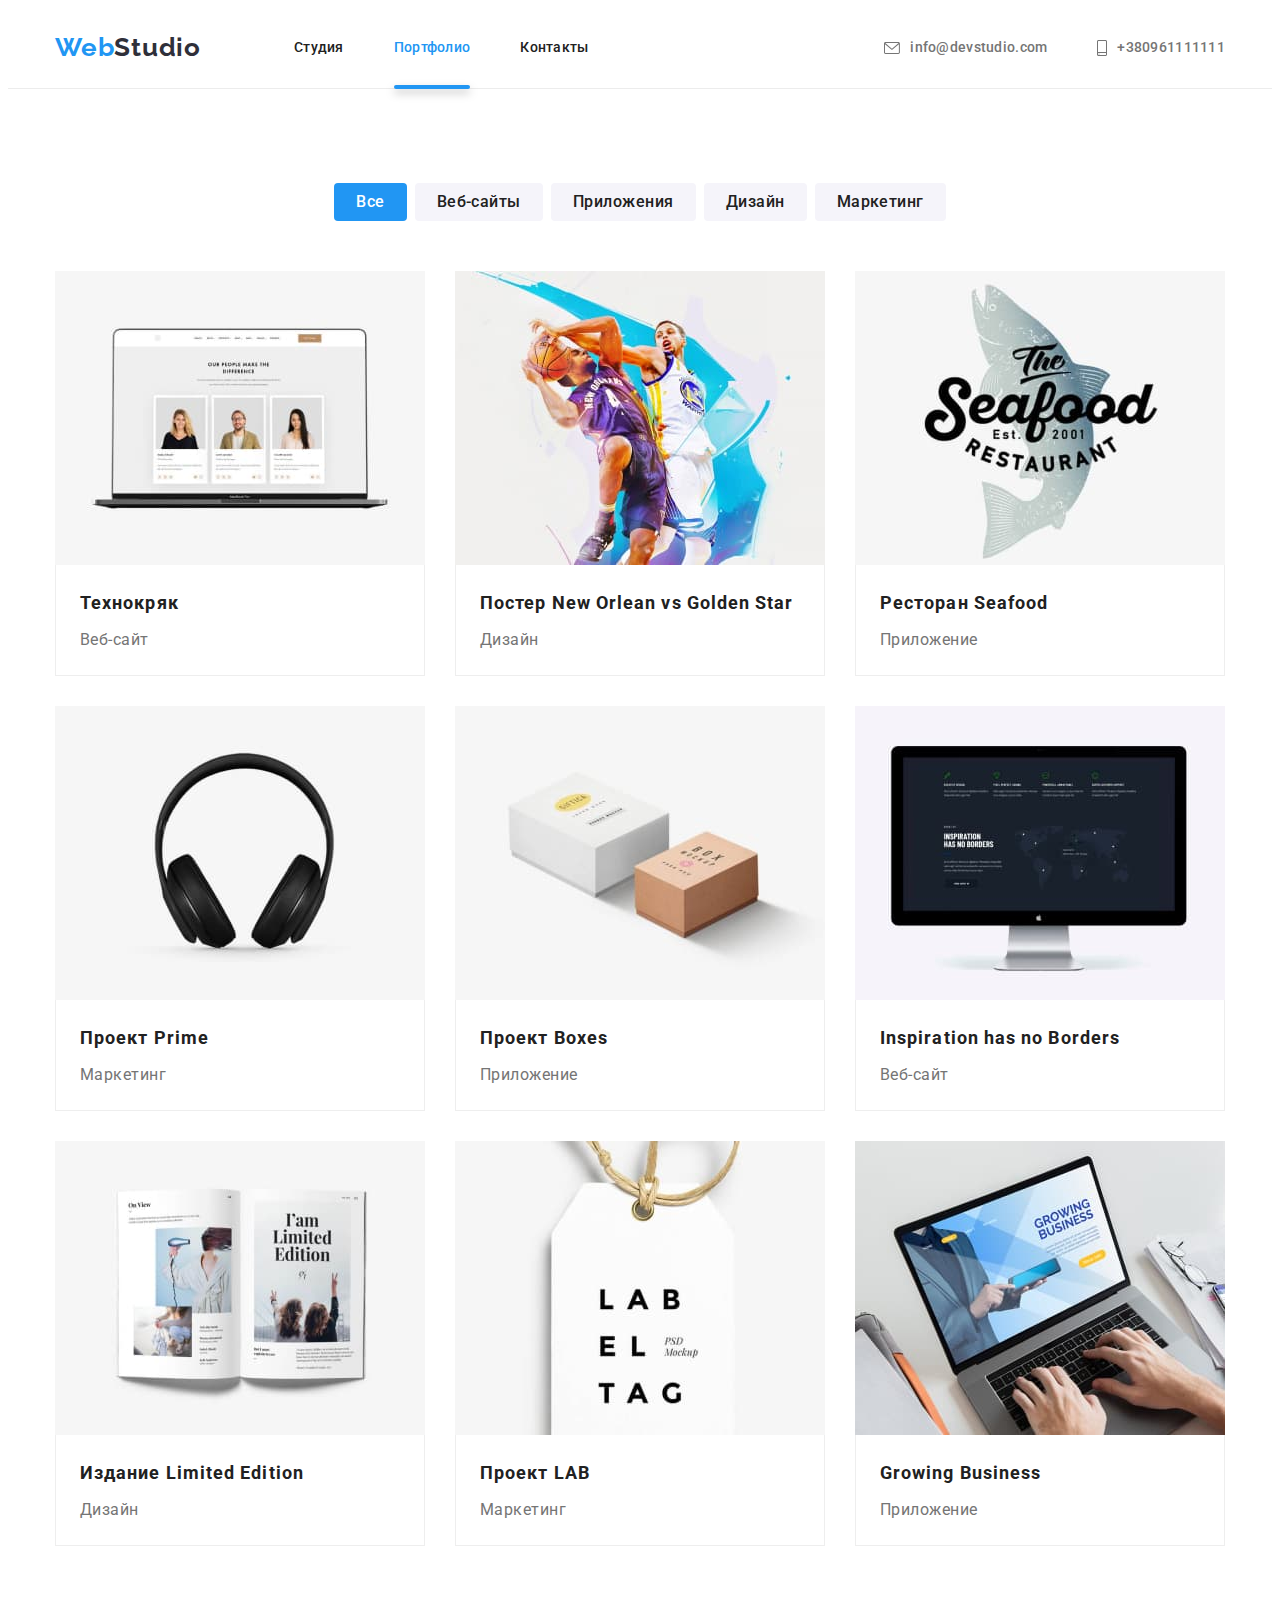
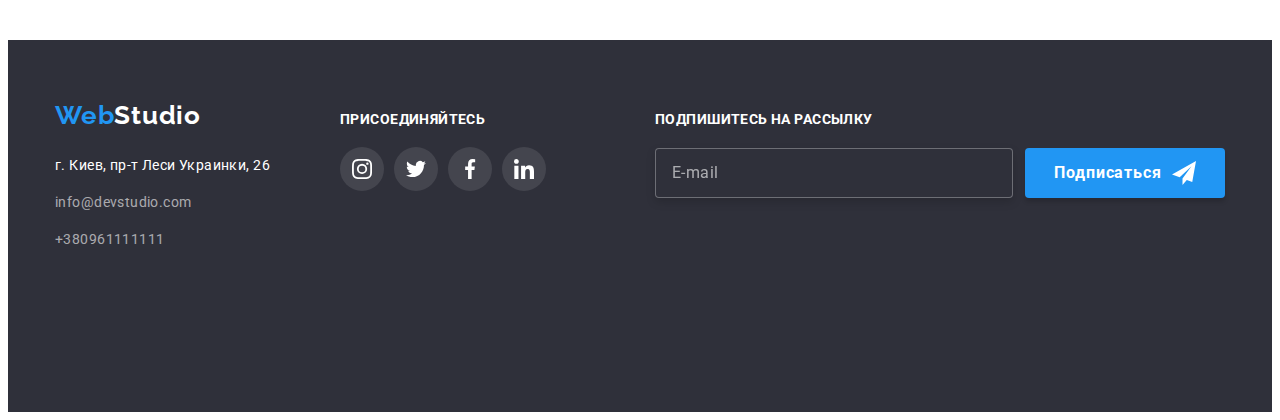
==== commit 04da312b: "update footer" ====
--- a/portfolio.html
+++ b/portfolio.html
@@ -292,7 +292,8 @@
       </section>
     </main>
     <footer class="adress">
-      <div class="container">
+      <div class="container footer-container">
+        <!--<div class="footer-container">-->
         <div class="footer-adress all-footer">
           <a href="" class="adress-logo link" lang="en"
             >Web<span class="adress-logo-decor">Studio</span></a
@@ -365,7 +366,7 @@
               </svg>
             </button>
           </form>
-        </div>
+        <!--</div>-->
       </div>
     </footer>
   </body>
--- a/css/styles.css
+++ b/css/styles.css
@@ -556,6 +556,7 @@
   color: #2196f3;
 }
 /* ----------------FOOTER--------------*/
+
 .adress {
   font-family: "Roboto", sans-serif;
   font-style: normal;
@@ -570,9 +571,7 @@
   outline: 1px solid transparent;
   width: 100%;
 }
-.container > .footer-join,
-.container > .footer-adress,
-.container > .subscription {
+.footer-container {
   display: flex;
   flex-wrap: wrap;
   align-items: baseline;
@@ -580,7 +579,7 @@
 }
 
 .footer-join {
-  margin-left: auto;
+  margin-left: 70px;
 }
 .adress-logo {
   font-family: "Raleway", sans-serif;
@@ -681,6 +680,9 @@
   color: #ffffff;
   display: block;
   margin-bottom: 20px;
+}
+.join-list {
+  display: flex;
 }
 .join-item {
   width: 44px;
@@ -712,6 +714,7 @@
   display: block;
   fill: #ffffff;
 }
+
 .subscription {
   margin-left: auto;
 }
@@ -804,7 +807,6 @@
   display: flex;
   justify-content: space-between;
 }
-
 /*-----------PORTFOLIO------------------*/
 .page-header {
   border-bottom: 1px solid #ececec;
@@ -1169,10 +1171,13 @@
 .checkbox-square:checked + .privacy .check-icon {
   fill: #ffffff;
 }
-.icon-check:checked + .privacy span {
+/*.icon-check:checked + .privacy span {
   background-color: #2196f3;
   border: none;
 }
 .icon-check:checked + .privacy .check-icon {
-  fill: #ffffff;
-}
+  fill: #ffffff;}*/
+
+.checkbox-square:focus + .privacy span {
+  border-color: #2196f3;
+}
